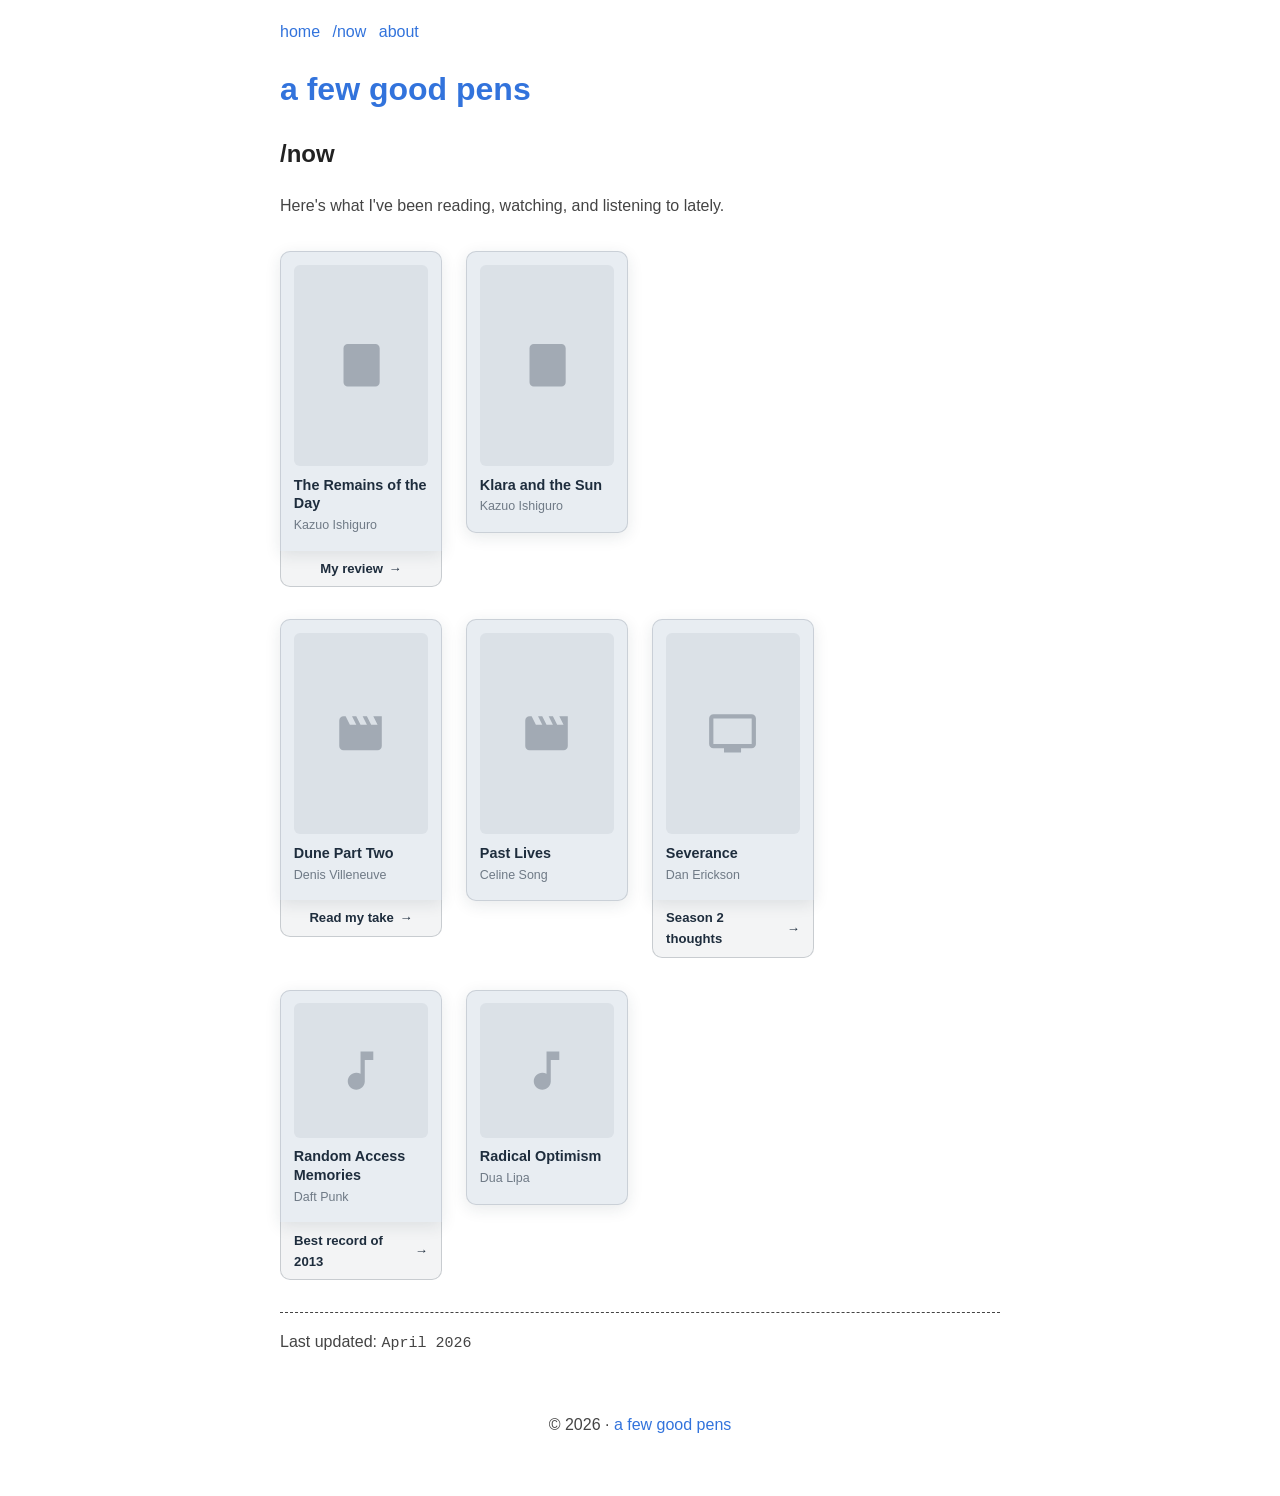
==== test.html @ 015d82c0 "v2-rebuild: fresh rewrite with local test page" ====
<!DOCTYPE html>
<html lang="en">
<head>
    <meta charset="UTF-8">
    <meta name="viewport" content="width=device-width, initial-scale=1.0">
    <title>Shelfish — local test with Bear Blog theme</title>

    <!-- exact bear blog default theme (pasted verbatim) -->
    <style>
        :root {
            --width: 720px;
            --font-main: Verdana, sans-serif;
            --font-secondary: Verdana, sans-serif;
            --font-scale: 1em;
            --background-color: #fff;
            --heading-color: #222;
            --text-color: #444;
            --link-color: #3273dc;
            --visited-color: #8b6fcb;
            --code-background-color: #f2f2f2;
            --code-color: #222;
            --blockquote-color: #222;
        }

        @media (prefers-color-scheme: dark) {
            :root {
                --background-color: #01242e;
                --heading-color: #eee;
                --text-color: #ddd;
                --link-color: #8cc2dd;
                --visited-color: #8b6fcb;
                --code-background-color: #000;
                --code-color: #ddd;
                --blockquote-color: #ccc;
            }
        }

        body {
            font-family: var(--font-secondary);
            font-size: var(--font-scale);
            margin: auto;
            padding: 20px;
            max-width: var(--width);
            text-align: left;
            background-color: var(--background-color);
            word-wrap: break-word;
            overflow-wrap: break-word;
            line-height: 1.5;
            color: var(--text-color);
        }

        h1, h2, h3, h4, h5, h6 { font-family: var(--font-main); color: var(--heading-color); }
        a { color: var(--link-color); cursor: pointer; text-decoration: none; }
        a:hover { text-decoration: underline; }
        nav a { margin-right: 8px; }
        strong, b { color: var(--heading-color); }
        button { margin: 0; cursor: pointer; }
        time { font-family: monospace; font-style: normal; font-size: 15px; }
        main { line-height: 1.6; }
        table { width: 100%; }
        hr { border: 0; border-top: 1px dashed; }
        img { max-width: 100%; }
        code { font-family: monospace; padding: 2px; background-color: var(--code-background-color); color: var(--code-color); border-radius: 3px; }
        blockquote { border-left: 1px solid #999; color: var(--blockquote-color); padding-left: 20px; font-style: italic; }
        footer { padding: 25px 0; text-align: center; }
        .title:hover { text-decoration: none; }
        .title h1 { font-size: 1.5em; }
        ul.blog-posts { list-style-type: none; padding: unset; }
        ul.blog-posts li { display: flex; }
        ul.blog-posts li span { flex: 0 0 130px; }
        ul.blog-posts li a:visited { color: var(--visited-color); }
    </style>

    <!-- shelfish (local) -->
    <link rel="stylesheet" href="shelfish.css">
</head>
<body>

<header>
    <nav><a href="/">home</a> <a href="/now">/now</a> <a href="/about">about</a></nav>
    <h1 class="title"><a href="/">a few good pens</a></h1>
</header>

<main>
    <h2>/now</h2>
    <p>Here's what I've been reading, watching, and listening to lately.</p>

    <!-- shelfish trigger list -->
    <ul>
        <li>🔢</li>
        <li>[Book] The Remains of the Day | Kazuo Ishiguro | /remains-of-the-day/ | My review</li>
        <li>[Book] Klara and the Sun | Kazuo Ishiguro | # | #</li>
        <li>[Movie] Dune Part Two | Denis Villeneuve | /dune-2-review/ | Read my take</li>
        <li>[Movie] Past Lives | Celine Song | # | #</li>
        <li>[TV] Severance | Dan Erickson | /severance-s2/ | Season 2 thoughts</li>
        <li>[Music] Random Access Memories | Daft Punk | https://www.youtube.com/watch?v=5NV6Rdv1a3I | Best record of 2013</li>
        <li>[Music] Radical Optimism | Dua Lipa | # | #</li>
    </ul>

    <hr>
    <p>Last updated: <time datetime="2026-04">April 2026</time></p>
</main>

<footer>
    <p>© 2026 · <a href="/">a few good pens</a></p>
</footer>

<script src="shelfish.js"></script>
</body>
</html>
---- shelfish.css ----
/* ============================================================
   shelfish.css
   Fixed two-tone palette. Dark mode base; light mode swapped
   via media query. No CSS variables used for color — pure hex
   with .shelfish-container prefix for specificity everywhere.
   ============================================================ */

/* -- layout ------------------------------------------------- */
.shelfish-container {
    margin: 2rem 0;
    clear: both;
}

.shelfish-container .shelfish-grid {
    display: grid;
    grid-template-columns: repeat(auto-fill, minmax(160px, 1fr));
    gap: 2.5rem 1.5rem;
    align-items: start;
    margin-bottom: 2rem;
}

/* each item = card stacked above its button */
.shelfish-container .shelfish-item {
    display: flex;
    flex-direction: column;
    gap: 0;
}

/* -- card --------------------------------------------------- */
.shelfish-container .shelfish-card {
    background: #1e2d3d !important;
    color: #e8edf2 !important;
    border-radius: 10px 10px 0 0;
    padding: 0.8rem 0.8rem 1rem;
    border: 1px solid rgba(232, 237, 242, 0.12) !important;
    border-bottom: none !important;
    box-sizing: border-box;
    display: flex;
    flex-direction: column;
    gap: 0.6rem;
    box-shadow: 0 4px 16px rgba(0, 0, 0, 0.3);
}

/* card with no link gets rounded bottom corners too */
.shelfish-container .shelfish-item:not(.shelfish-has-link) .shelfish-card {
    border-radius: 10px !important;
    border-bottom: 1px solid rgba(232, 237, 242, 0.12) !important;
}

/* -- thumbnail ---------------------------------------------- */
.shelfish-container .shelfish-thumb {
    width: 100%;
    aspect-ratio: 2/3;
    border-radius: 6px;
    position: relative;
    overflow: hidden;
    flex-shrink: 0;
    background: rgba(232, 237, 242, 0.06);
}

.shelfish-container .shelfish-is-music .shelfish-thumb {
    aspect-ratio: 1 / 1;
}

.shelfish-container .shelfish-thumb img {
    width: 100%;
    height: 100%;
    object-fit: cover;
    display: block;
    opacity: 0;
    transition: opacity 0.7s ease;
}

.shelfish-container .shelfish-thumb img.shelfish-loaded {
    opacity: 1;
}

/* placeholder shown when no artwork is found */
.shelfish-container .shelfish-placeholder {
    position: absolute;
    inset: 0;
    display: flex;
    align-items: center;
    justify-content: center;
}

.shelfish-container .shelfish-placeholder svg {
    width: 38%;
    height: 38%;
    fill: rgba(232, 237, 242, 0.3);
}

/* -- metadata ----------------------------------------------- */
.shelfish-container .shelfish-meta {
    display: flex;
    flex-direction: column;
    gap: 0.25rem;
}

.shelfish-container .shelfish-title {
    font-size: 0.9rem;
    font-weight: 700;
    line-height: 1.3;
    margin: 0;
    color: #e8edf2 !important;
}

.shelfish-container .shelfish-creator {
    font-size: 0.78rem;
    line-height: 1.4;
    color: rgba(232, 237, 242, 0.65) !important;
}

/* -- button row --------------------------------------------- */
.shelfish-container .shelfish-btn-row {
    display: flex;
}

.shelfish-container .shelfish-btn {
    /* layout */
    flex: 1;
    display: inline-flex !important;
    align-items: center !important;
    justify-content: center !important;
    gap: 0.35rem;
    padding: 0.55em 1em;
    box-sizing: border-box;

    /* shape — bottom corners round to match card */
    border-radius: 0 0 10px 10px;

    /* colours: dark mode default */
    background: rgba(232, 237, 242, 0.07) !important;
    color: #e8edf2 !important;
    border: 1px solid rgba(232, 237, 242, 0.2) !important;
    border-top: none !important;

    /* type */
    font-size: 0.82rem;
    font-weight: 600;
    text-decoration: none !important;

    /* transition — lock ALL properties so host theme can't hijack timing */
    transition: background 0.18s ease, color 0.18s ease, border-color 0.18s ease !important;
}

/* HOVER — plain hardcoded hex, no variables, no inheritance */
.shelfish-container .shelfish-btn:hover {
    background: #e8edf2 !important;
    color: #1e2d3d !important;
    border-color: #e8edf2 !important;
    text-decoration: none !important;
}

/* hidden ghost button (cards with no link) */
.shelfish-container .shelfish-btn-hidden {
    visibility: hidden !important;
    pointer-events: none !important;
    opacity: 0 !important;
}

/* arrow nudge */
.shelfish-container .shelfish-arrow {
    display: inline-block;
    transition: transform 0.25s cubic-bezier(0.175, 0.885, 0.32, 1.275) !important;
}

.shelfish-container .shelfish-btn:hover .shelfish-arrow {
    transform: translateX(4px);
}

/* -- light mode swap ---------------------------------------- */
@media (prefers-color-scheme: light) {
    .shelfish-container .shelfish-card {
        background: #e8edf2 !important;
        color: #1e2d3d !important;
        border-color: rgba(30, 45, 61, 0.15) !important;
        box-shadow: 0 4px 16px rgba(30, 45, 61, 0.1);
    }

    .shelfish-container .shelfish-item:not(.shelfish-has-link) .shelfish-card {
        border-bottom-color: rgba(30, 45, 61, 0.15) !important;
    }

    .shelfish-container .shelfish-thumb {
        background: rgba(30, 45, 61, 0.06);
    }

    .shelfish-container .shelfish-placeholder svg {
        fill: rgba(30, 45, 61, 0.3);
    }

    .shelfish-container .shelfish-title {
        color: #1e2d3d !important;
    }

    .shelfish-container .shelfish-creator {
        color: rgba(30, 45, 61, 0.6) !important;
    }

    .shelfish-container .shelfish-btn {
        background: rgba(30, 45, 61, 0.05) !important;
        color: #1e2d3d !important;
        border-color: rgba(30, 45, 61, 0.2) !important;
    }

    .shelfish-container .shelfish-btn:hover {
        background: #1e2d3d !important;
        color: #e8edf2 !important;
        border-color: #1e2d3d !important;
    }
}

/* -- responsive --------------------------------------------- */
@media (max-width: 500px) {
    .shelfish-container .shelfish-grid {
        grid-template-columns: repeat(auto-fill, minmax(130px, 1fr));
        gap: 2rem 1rem;
    }
}
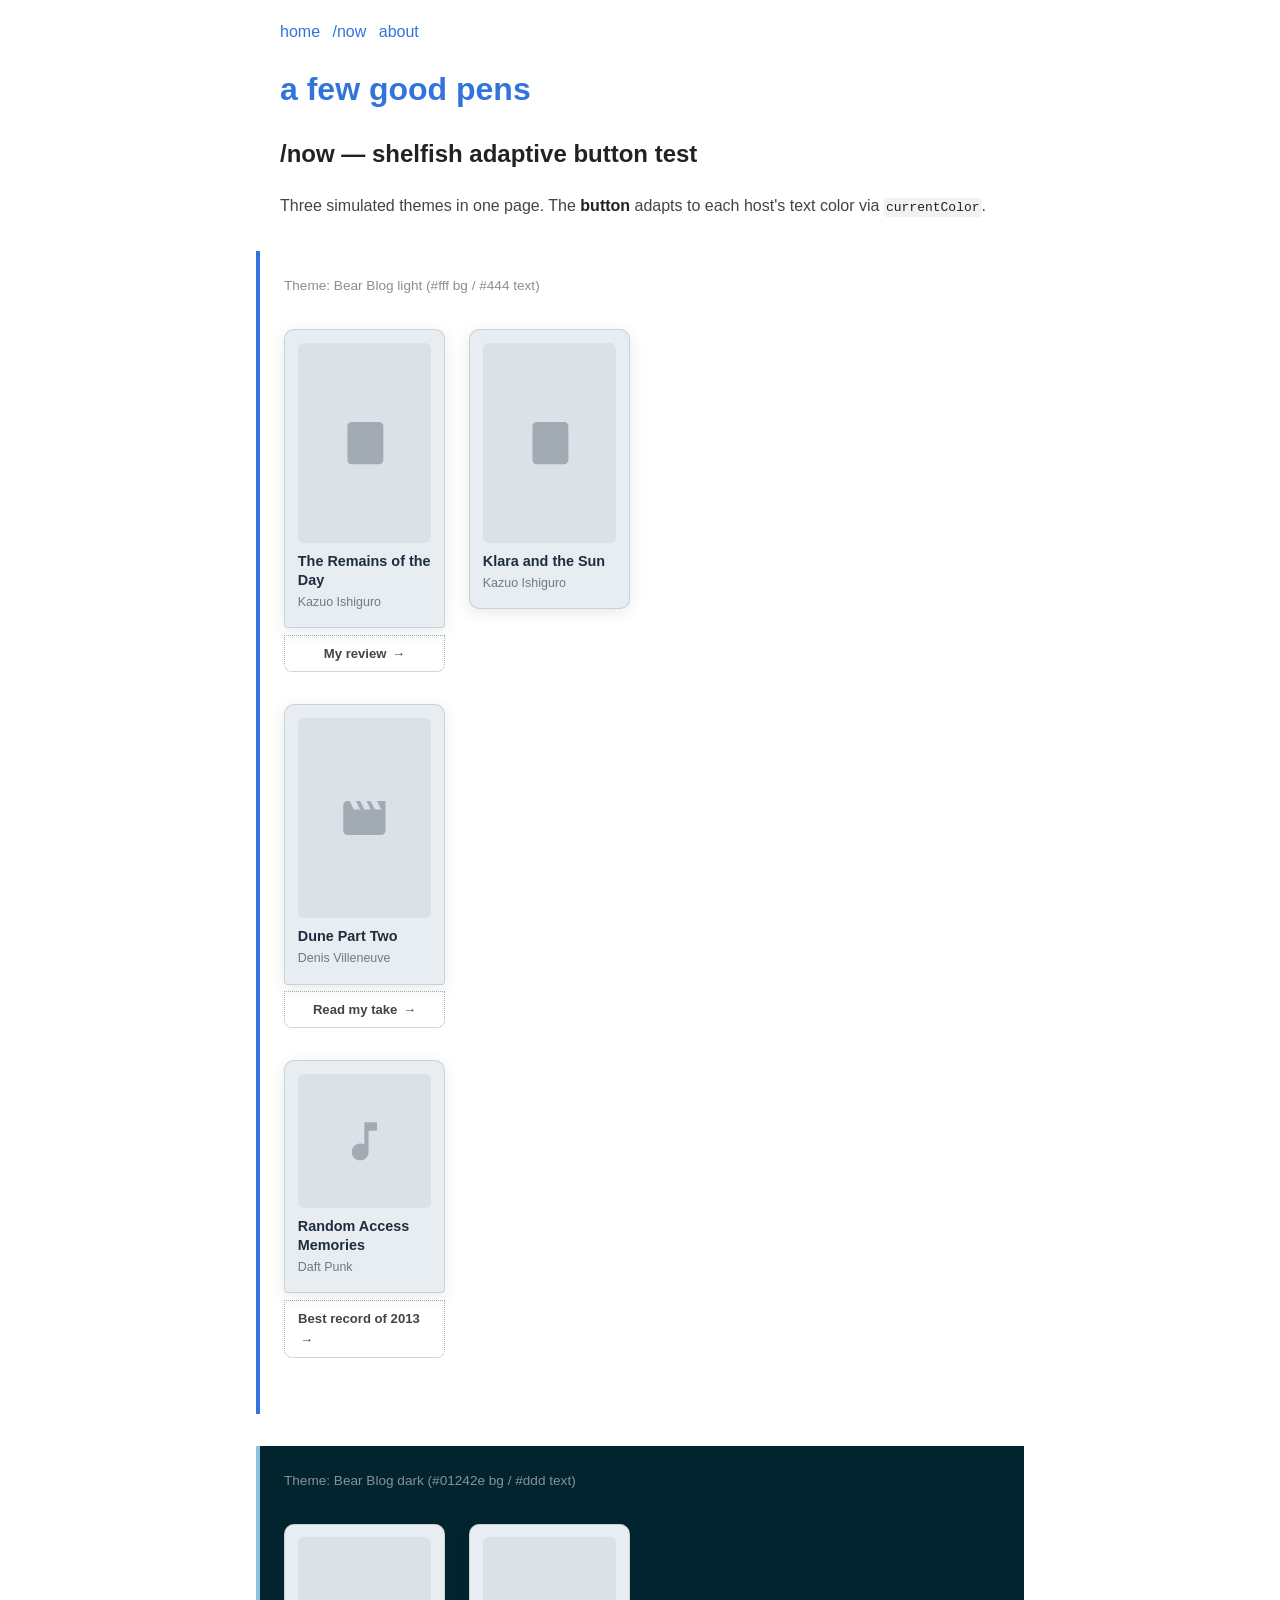
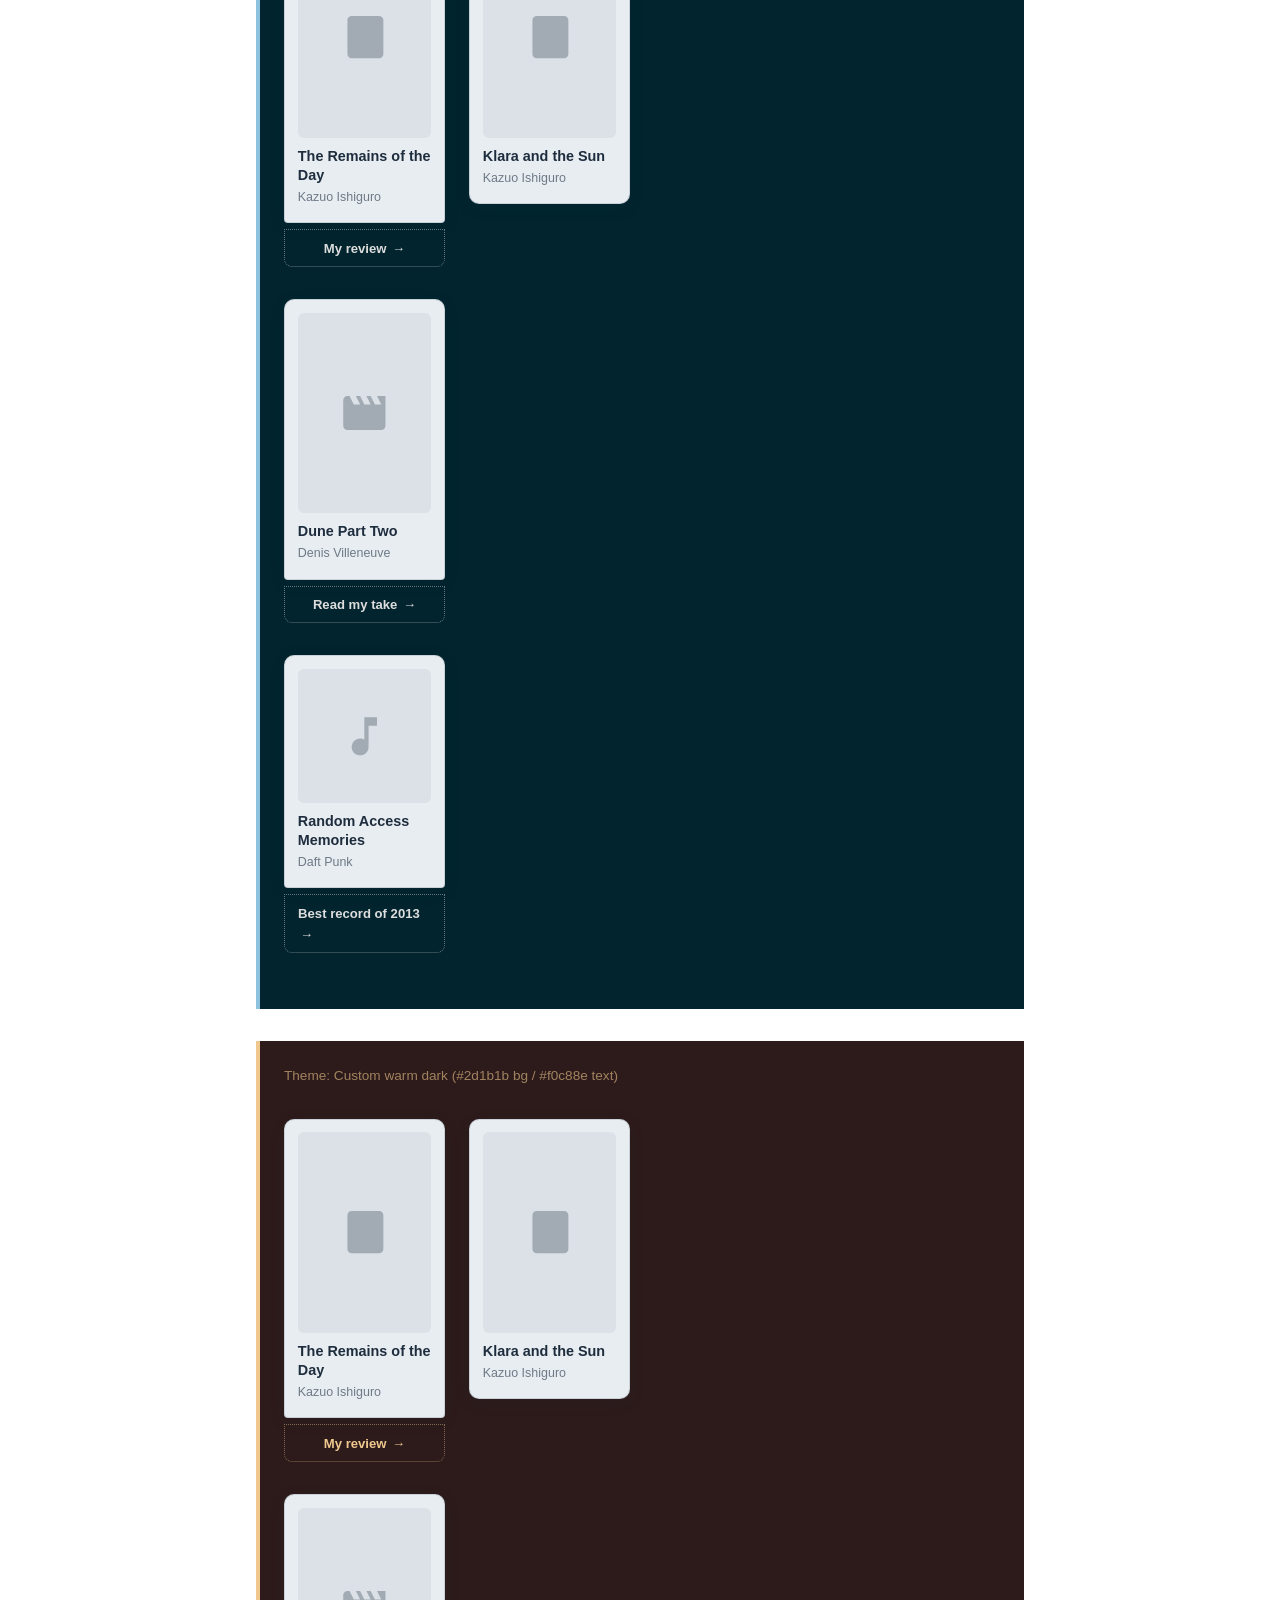
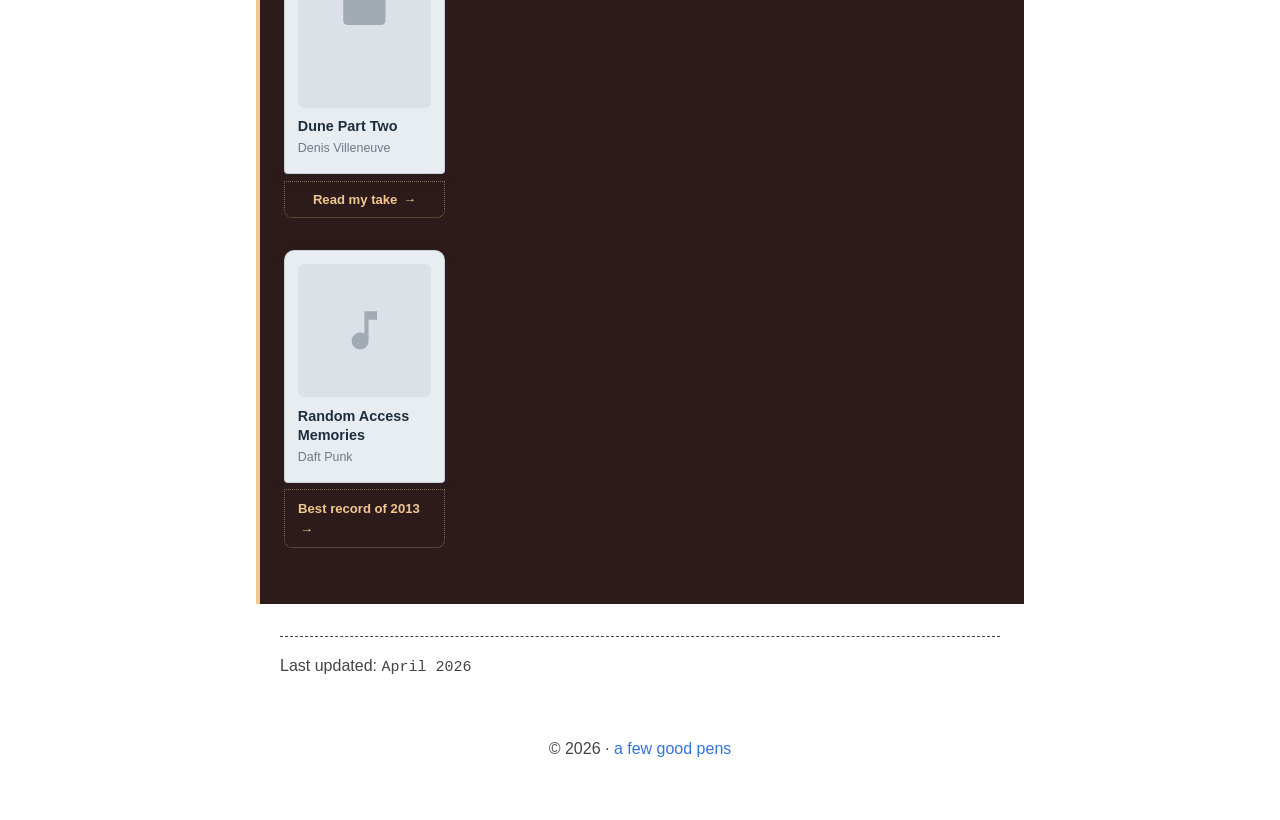
==== commit e8960eb9: "feat: adaptive button via currentColor+Canvas, @supports contrast-color() enhancement, 3-theme test " ====
--- a/test.html
+++ b/test.html
@@ -82,20 +82,44 @@
 </header>
 
 <main>
-    <h2>/now</h2>
-    <p>Here's what I've been reading, watching, and listening to lately.</p>
+    <h2>/now — shelfish adaptive button test</h2>
+    <p>Three simulated themes in one page. The <strong>button</strong> adapts to each host's text color via <code>currentColor</code>.</p>
 
-    <!-- shelfish trigger list -->
-    <ul>
-        <li>🔢</li>
-        <li>[Book] The Remains of the Day | Kazuo Ishiguro | /remains-of-the-day/ | My review</li>
-        <li>[Book] Klara and the Sun | Kazuo Ishiguro | # | #</li>
-        <li>[Movie] Dune Part Two | Denis Villeneuve | /dune-2-review/ | Read my take</li>
-        <li>[Movie] Past Lives | Celine Song | # | #</li>
-        <li>[TV] Severance | Dan Erickson | /severance-s2/ | Season 2 thoughts</li>
-        <li>[Music] Random Access Memories | Daft Punk | https://www.youtube.com/watch?v=5NV6Rdv1a3I | Best record of 2013</li>
-        <li>[Music] Radical Optimism | Dua Lipa | # | #</li>
-    </ul>
+    <!-- theme 1: bear blog light default -->
+    <div style="background:#fff; color:#444; padding:1.5rem; margin:2rem -1.5rem; border-left:4px solid #3273dc;">
+        <p style="font-size:0.85rem; opacity:0.6; margin:0 0 0.5rem;">Theme: Bear Blog light (#fff bg / #444 text)</p>
+        <ul>
+            <li>🔢</li>
+            <li>[Book] The Remains of the Day | Kazuo Ishiguro | /remains-of-the-day/ | My review</li>
+            <li>[Book] Klara and the Sun | Kazuo Ishiguro | # | #</li>
+            <li>[Movie] Dune Part Two | Denis Villeneuve | /dune-2-review/ | Read my take</li>
+            <li>[Music] Random Access Memories | Daft Punk | https://www.youtube.com/watch?v=5NV6Rdv1a3I | Best record of 2013</li>
+        </ul>
+    </div>
+
+    <!-- theme 2: bear blog dark -->
+    <div style="background:#01242e; color:#ddd; padding:1.5rem; margin:2rem -1.5rem; border-left:4px solid #8cc2dd;">
+        <p style="font-size:0.85rem; opacity:0.6; margin:0 0 0.5rem;">Theme: Bear Blog dark (#01242e bg / #ddd text)</p>
+        <ul>
+            <li>🔢</li>
+            <li>[Book] The Remains of the Day | Kazuo Ishiguro | /remains-of-the-day/ | My review</li>
+            <li>[Book] Klara and the Sun | Kazuo Ishiguro | # | #</li>
+            <li>[Movie] Dune Part Two | Denis Villeneuve | /dune-2-review/ | Read my take</li>
+            <li>[Music] Random Access Memories | Daft Punk | https://www.youtube.com/watch?v=5NV6Rdv1a3I | Best record of 2013</li>
+        </ul>
+    </div>
+
+    <!-- theme 3: custom warm dark -->
+    <div style="background:#2d1b1b; color:#f0c88e; padding:1.5rem; margin:2rem -1.5rem; border-left:4px solid #f0c88e;">
+        <p style="font-size:0.85rem; opacity:0.6; margin:0 0 0.5rem;">Theme: Custom warm dark (#2d1b1b bg / #f0c88e text)</p>
+        <ul>
+            <li>🔢</li>
+            <li>[Book] The Remains of the Day | Kazuo Ishiguro | /remains-of-the-day/ | My review</li>
+            <li>[Book] Klara and the Sun | Kazuo Ishiguro | # | #</li>
+            <li>[Movie] Dune Part Two | Denis Villeneuve | /dune-2-review/ | Read my take</li>
+            <li>[Music] Random Access Memories | Daft Punk | https://www.youtube.com/watch?v=5NV6Rdv1a3I | Best record of 2013</li>
+        </ul>
+    </div>
 
     <hr>
     <p>Last updated: <time datetime="2026-04">April 2026</time></p>
--- a/shelfish.css
+++ b/shelfish.css
@@ -1,14 +1,20 @@
 /* ============================================================
-   shelfish.css
-   Fixed two-tone palette. Dark mode base; light mode swapped
-   via media query. No CSS variables used for color — pure hex
-   with .shelfish-container prefix for specificity everywhere.
+   shelfish.css — v2 rebuild
+   
+   Card:   fixed dark navy palette (light/dark via @media)
+   Button: adaptive via currentColor + Canvas fallback,
+           enhanced with contrast-color() where supported.
+   
+   All .shelfish-container prefixed for specificity.
+   font-size fixed at 16px baseline; font-family inherits.
    ============================================================ */
 
 /* -- layout ------------------------------------------------- */
 .shelfish-container {
     margin: 2rem 0;
     clear: both;
+    font-size: 16px;
+    /* font-family intentionally unset — inherits from host theme */
 }
 
 .shelfish-container .shelfish-grid {
@@ -19,32 +25,25 @@
     margin-bottom: 2rem;
 }
 
-/* each item = card stacked above its button */
+/* item: card + button stacked with a gap */
 .shelfish-container .shelfish-item {
     display: flex;
     flex-direction: column;
-    gap: 0;
+    gap: 0.4rem;
 }
 
-/* -- card --------------------------------------------------- */
+/* -- card (fixed palette) ----------------------------------- */
 .shelfish-container .shelfish-card {
     background: #1e2d3d !important;
     color: #e8edf2 !important;
-    border-radius: 10px 10px 0 0;
+    border-radius: 10px;
     padding: 0.8rem 0.8rem 1rem;
     border: 1px solid rgba(232, 237, 242, 0.12) !important;
-    border-bottom: none !important;
     box-sizing: border-box;
     display: flex;
     flex-direction: column;
     gap: 0.6rem;
     box-shadow: 0 4px 16px rgba(0, 0, 0, 0.3);
-}
-
-/* card with no link gets rounded bottom corners too */
-.shelfish-container .shelfish-item:not(.shelfish-has-link) .shelfish-card {
-    border-radius: 10px !important;
-    border-bottom: 1px solid rgba(232, 237, 242, 0.12) !important;
 }
 
 /* -- thumbnail ---------------------------------------------- */
@@ -57,11 +56,7 @@
     flex-shrink: 0;
     background: rgba(232, 237, 242, 0.06);
 }
-
-.shelfish-container .shelfish-is-music .shelfish-thumb {
-    aspect-ratio: 1 / 1;
-}
-
+.shelfish-container .shelfish-is-music .shelfish-thumb { aspect-ratio: 1 / 1; }
 .shelfish-container .shelfish-thumb img {
     width: 100%;
     height: 100%;
@@ -70,12 +65,8 @@
     opacity: 0;
     transition: opacity 0.7s ease;
 }
+.shelfish-container .shelfish-thumb img.shelfish-loaded { opacity: 1; }
 
-.shelfish-container .shelfish-thumb img.shelfish-loaded {
-    opacity: 1;
-}
-
-/* placeholder shown when no artwork is found */
 .shelfish-container .shelfish-placeholder {
     position: absolute;
     inset: 0;
@@ -83,7 +74,6 @@
     align-items: center;
     justify-content: center;
 }
-
 .shelfish-container .shelfish-placeholder svg {
     width: 38%;
     height: 38%;
@@ -91,12 +81,7 @@
 }
 
 /* -- metadata ----------------------------------------------- */
-.shelfish-container .shelfish-meta {
-    display: flex;
-    flex-direction: column;
-    gap: 0.25rem;
-}
-
+.shelfish-container .shelfish-meta { display: flex; flex-direction: column; gap: 0.25rem; }
 .shelfish-container .shelfish-title {
     font-size: 0.9rem;
     font-weight: 700;
@@ -104,72 +89,76 @@
     margin: 0;
     color: #e8edf2 !important;
 }
-
 .shelfish-container .shelfish-creator {
     font-size: 0.78rem;
     line-height: 1.4;
     color: rgba(232, 237, 242, 0.65) !important;
 }
 
-/* -- button row --------------------------------------------- */
-.shelfish-container .shelfish-btn-row {
-    display: flex;
-}
+/* -- button ------------------------------------------------- */
+.shelfish-container .shelfish-btn-row { display: flex; }
 
 .shelfish-container .shelfish-btn {
-    /* layout */
     flex: 1;
     display: inline-flex !important;
     align-items: center !important;
     justify-content: center !important;
-    gap: 0.35rem;
     padding: 0.55em 1em;
     box-sizing: border-box;
 
-    /* shape — bottom corners round to match card */
-    border-radius: 0 0 10px 10px;
+    /* flat top, rounded bottom — sits below the card gap */
+    border-radius: 0 0 8px 8px;
 
-    /* colours: dark mode default */
-    background: rgba(232, 237, 242, 0.07) !important;
-    color: #e8edf2 !important;
-    border: 1px solid rgba(232, 237, 242, 0.2) !important;
-    border-top: none !important;
+    /* BASE adaptive colours: use host text color as accent */
+    background: transparent !important;
+    color: currentColor !important;
+    border: 1.5px dotted color-mix(in srgb, currentColor 45%, transparent) !important;
 
-    /* type */
     font-size: 0.82rem;
     font-weight: 600;
     text-decoration: none !important;
-
-    /* transition — lock ALL properties so host theme can't hijack timing */
     transition: background 0.18s ease, color 0.18s ease, border-color 0.18s ease !important;
 }
 
-/* HOVER — plain hardcoded hex, no variables, no inheritance */
+/* BASE hover: fill with currentColor, text goes to OS bg (Canvas) */
 .shelfish-container .shelfish-btn:hover {
-    background: #e8edf2 !important;
-    color: #1e2d3d !important;
-    border-color: #e8edf2 !important;
+    background: currentColor !important;
+    color: Canvas !important;
+    border-color: currentColor !important;
     text-decoration: none !important;
 }
 
-/* hidden ghost button (cards with no link) */
+/* ENHANCEMENT: true mathematical contrast when contrast-color() is supported */
+@supports (color: contrast-color(red)) {
+    .shelfish-container .shelfish-btn:hover {
+        color: contrast-color(currentColor) !important;
+    }
+}
+
+/* button text inner span — keeps label+arrow as one inline unit */
+.shelfish-container .shelfish-btn-text {
+    display: inline;
+}
+
+/* ghost button for cards with no link */
 .shelfish-container .shelfish-btn-hidden {
     visibility: hidden !important;
     pointer-events: none !important;
     opacity: 0 !important;
 }
 
-/* arrow nudge */
+/* arrow sits immediately after the last letter */
 .shelfish-container .shelfish-arrow {
     display: inline-block;
+    margin-left: 0.15em;
     transition: transform 0.25s cubic-bezier(0.175, 0.885, 0.32, 1.275) !important;
 }
+.shelfish-container .shelfish-btn:hover .shelfish-arrow { transform: translateX(4px); }
 
-.shelfish-container .shelfish-btn:hover .shelfish-arrow {
-    transform: translateX(4px);
-}
+/* flatten card radius where card+button are visually connected */
+.shelfish-container .shelfish-has-link .shelfish-card { border-bottom-left-radius: 4px; border-bottom-right-radius: 4px; }
 
-/* -- light mode swap ---------------------------------------- */
+/* -- light mode card swap ----------------------------------- */
 @media (prefers-color-scheme: light) {
     .shelfish-container .shelfish-card {
         background: #e8edf2 !important;
@@ -177,38 +166,10 @@
         border-color: rgba(30, 45, 61, 0.15) !important;
         box-shadow: 0 4px 16px rgba(30, 45, 61, 0.1);
     }
-
-    .shelfish-container .shelfish-item:not(.shelfish-has-link) .shelfish-card {
-        border-bottom-color: rgba(30, 45, 61, 0.15) !important;
-    }
-
-    .shelfish-container .shelfish-thumb {
-        background: rgba(30, 45, 61, 0.06);
-    }
-
-    .shelfish-container .shelfish-placeholder svg {
-        fill: rgba(30, 45, 61, 0.3);
-    }
-
-    .shelfish-container .shelfish-title {
-        color: #1e2d3d !important;
-    }
-
-    .shelfish-container .shelfish-creator {
-        color: rgba(30, 45, 61, 0.6) !important;
-    }
-
-    .shelfish-container .shelfish-btn {
-        background: rgba(30, 45, 61, 0.05) !important;
-        color: #1e2d3d !important;
-        border-color: rgba(30, 45, 61, 0.2) !important;
-    }
-
-    .shelfish-container .shelfish-btn:hover {
-        background: #1e2d3d !important;
-        color: #e8edf2 !important;
-        border-color: #1e2d3d !important;
-    }
+    .shelfish-container .shelfish-thumb { background: rgba(30, 45, 61, 0.06); }
+    .shelfish-container .shelfish-placeholder svg { fill: rgba(30, 45, 61, 0.3); }
+    .shelfish-container .shelfish-title { color: #1e2d3d !important; }
+    .shelfish-container .shelfish-creator { color: rgba(30, 45, 61, 0.6) !important; }
 }
 
 /* -- responsive --------------------------------------------- */
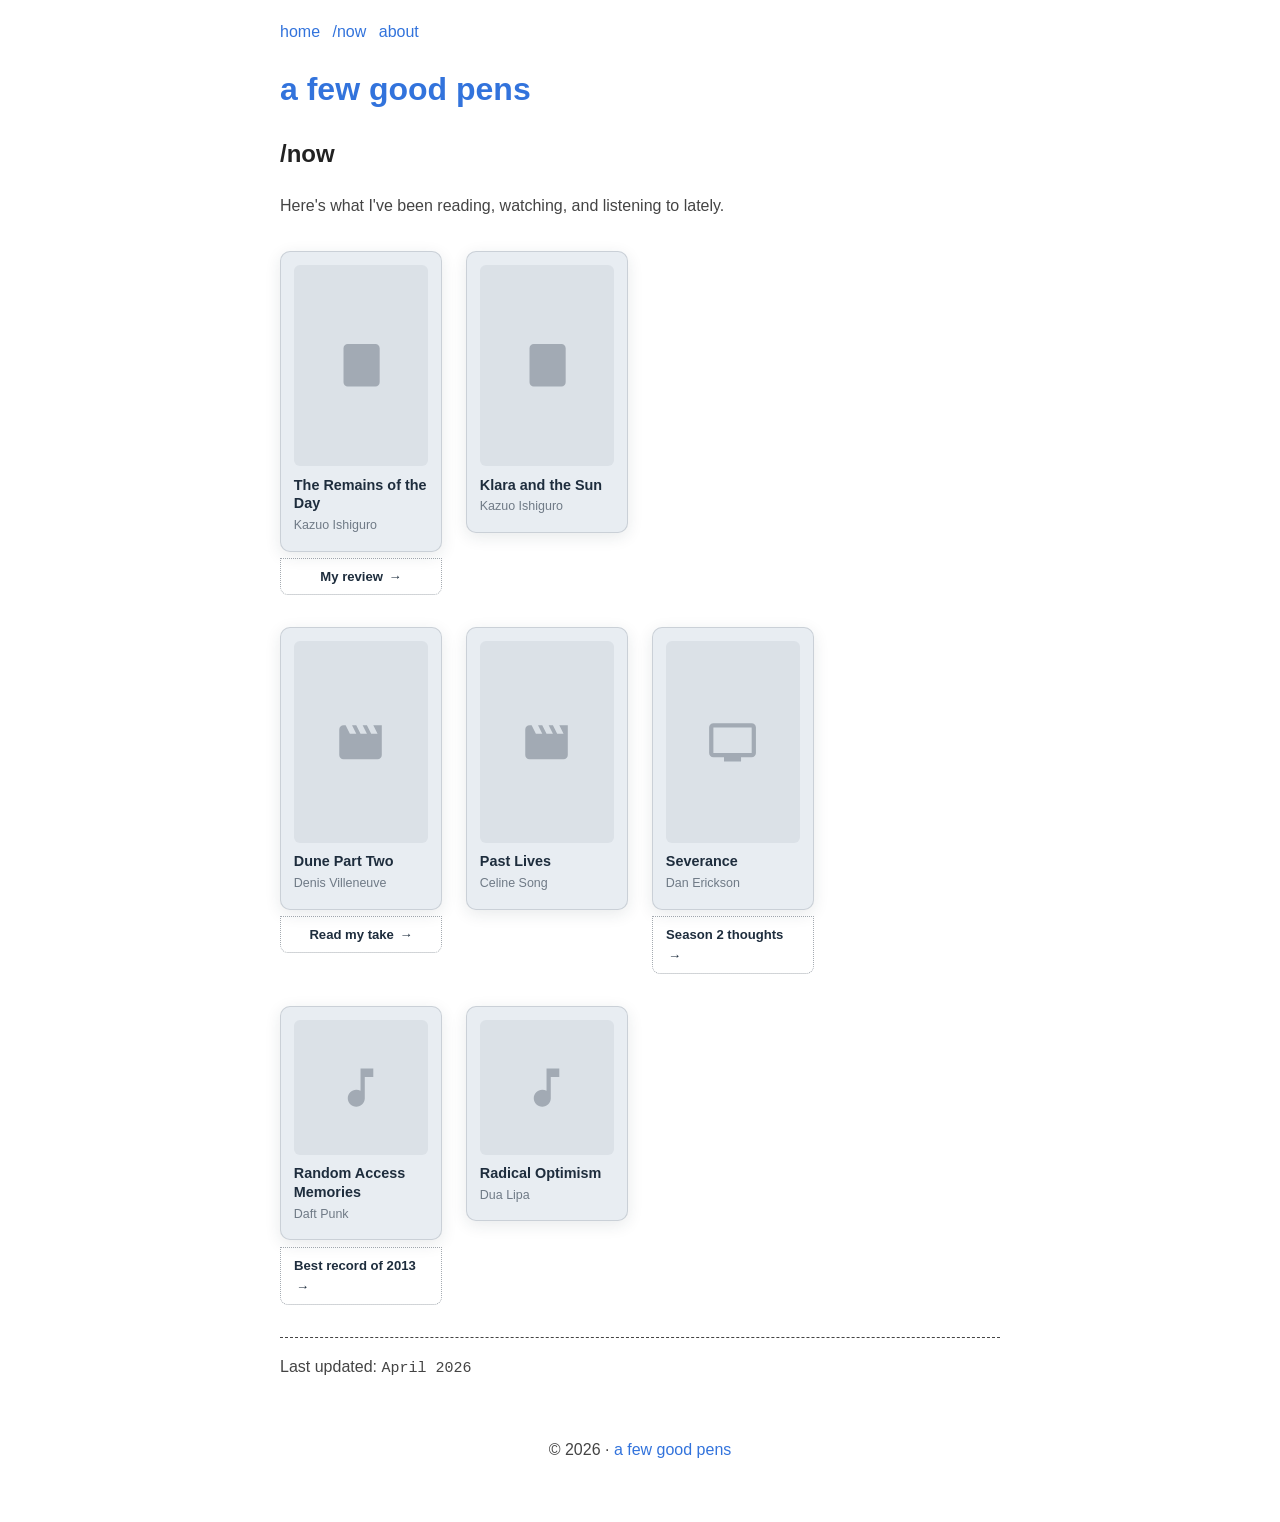
==== commit 24acb766: "revert: hardcoded navy/white, clean README, clean test page" ====
--- a/test.html
+++ b/test.html
@@ -82,44 +82,19 @@
 </header>
 
 <main>
-    <h2>/now — shelfish adaptive button test</h2>
-    <p>Three simulated themes in one page. The <strong>button</strong> adapts to each host's text color via <code>currentColor</code>.</p>
+    <h2>/now</h2>
+    <p>Here's what I've been reading, watching, and listening to lately.</p>
 
-    <!-- theme 1: bear blog light default -->
-    <div style="background:#fff; color:#444; padding:1.5rem; margin:2rem -1.5rem; border-left:4px solid #3273dc;">
-        <p style="font-size:0.85rem; opacity:0.6; margin:0 0 0.5rem;">Theme: Bear Blog light (#fff bg / #444 text)</p>
-        <ul>
-            <li>🔢</li>
-            <li>[Book] The Remains of the Day | Kazuo Ishiguro | /remains-of-the-day/ | My review</li>
-            <li>[Book] Klara and the Sun | Kazuo Ishiguro | # | #</li>
-            <li>[Movie] Dune Part Two | Denis Villeneuve | /dune-2-review/ | Read my take</li>
-            <li>[Music] Random Access Memories | Daft Punk | https://www.youtube.com/watch?v=5NV6Rdv1a3I | Best record of 2013</li>
-        </ul>
-    </div>
-
-    <!-- theme 2: bear blog dark -->
-    <div style="background:#01242e; color:#ddd; padding:1.5rem; margin:2rem -1.5rem; border-left:4px solid #8cc2dd;">
-        <p style="font-size:0.85rem; opacity:0.6; margin:0 0 0.5rem;">Theme: Bear Blog dark (#01242e bg / #ddd text)</p>
-        <ul>
-            <li>🔢</li>
-            <li>[Book] The Remains of the Day | Kazuo Ishiguro | /remains-of-the-day/ | My review</li>
-            <li>[Book] Klara and the Sun | Kazuo Ishiguro | # | #</li>
-            <li>[Movie] Dune Part Two | Denis Villeneuve | /dune-2-review/ | Read my take</li>
-            <li>[Music] Random Access Memories | Daft Punk | https://www.youtube.com/watch?v=5NV6Rdv1a3I | Best record of 2013</li>
-        </ul>
-    </div>
-
-    <!-- theme 3: custom warm dark -->
-    <div style="background:#2d1b1b; color:#f0c88e; padding:1.5rem; margin:2rem -1.5rem; border-left:4px solid #f0c88e;">
-        <p style="font-size:0.85rem; opacity:0.6; margin:0 0 0.5rem;">Theme: Custom warm dark (#2d1b1b bg / #f0c88e text)</p>
-        <ul>
-            <li>🔢</li>
-            <li>[Book] The Remains of the Day | Kazuo Ishiguro | /remains-of-the-day/ | My review</li>
-            <li>[Book] Klara and the Sun | Kazuo Ishiguro | # | #</li>
-            <li>[Movie] Dune Part Two | Denis Villeneuve | /dune-2-review/ | Read my take</li>
-            <li>[Music] Random Access Memories | Daft Punk | https://www.youtube.com/watch?v=5NV6Rdv1a3I | Best record of 2013</li>
-        </ul>
-    </div>
+    <ul>
+        <li>🔢</li>
+        <li>[Book] The Remains of the Day | Kazuo Ishiguro | /remains-of-the-day/ | My review</li>
+        <li>[Book] Klara and the Sun | Kazuo Ishiguro | # | #</li>
+        <li>[Movie] Dune Part Two | Denis Villeneuve | /dune-2-review/ | Read my take</li>
+        <li>[Movie] Past Lives | Celine Song | # | #</li>
+        <li>[TV] Severance | Dan Erickson | /severance-s2/ | Season 2 thoughts</li>
+        <li>[Music] Random Access Memories | Daft Punk | https://www.youtube.com/watch?v=5NV6Rdv1a3I | Best record of 2013</li>
+        <li>[Music] Radical Optimism | Dua Lipa | # | #</li>
+    </ul>
 
     <hr>
     <p>Last updated: <time datetime="2026-04">April 2026</time></p>
--- a/shelfish.css
+++ b/shelfish.css
@@ -1,20 +1,16 @@
 /* ============================================================
-   shelfish.css — v2 rebuild
-   
-   Card:   fixed dark navy palette (light/dark via @media)
-   Button: adaptive via currentColor + Canvas fallback,
-           enhanced with contrast-color() where supported.
-   
-   All .shelfish-container prefixed for specificity.
-   font-size fixed at 16px baseline; font-family inherits.
+   shelfish.css
+   Dark navy / off-white palette. Dark mode default.
+   Light mode swapped via @media (prefers-color-scheme: light).
+   All colours hardcoded — no CSS variable chains.
    ============================================================ */
 
 /* -- layout ------------------------------------------------- */
 .shelfish-container {
     margin: 2rem 0;
     clear: both;
-    font-size: 16px;
-    /* font-family intentionally unset — inherits from host theme */
+    font-size: 16px; /* fixed baseline — does not inherit host font size */
+    /* font-family is intentionally unset so it inherits from the host theme */
 }
 
 .shelfish-container .shelfish-grid {
@@ -25,14 +21,13 @@
     margin-bottom: 2rem;
 }
 
-/* item: card + button stacked with a gap */
 .shelfish-container .shelfish-item {
     display: flex;
     flex-direction: column;
     gap: 0.4rem;
 }
 
-/* -- card (fixed palette) ----------------------------------- */
+/* -- card --------------------------------------------------- */
 .shelfish-container .shelfish-card {
     background: #1e2d3d !important;
     color: #e8edf2 !important;
@@ -105,49 +100,29 @@
     justify-content: center !important;
     padding: 0.55em 1em;
     box-sizing: border-box;
-
-    /* flat top, rounded bottom — sits below the card gap */
     border-radius: 0 0 8px 8px;
-
-    /* BASE adaptive colours: use host text color as accent */
     background: transparent !important;
-    color: currentColor !important;
-    border: 1.5px dotted color-mix(in srgb, currentColor 45%, transparent) !important;
-
+    color: #e8edf2 !important;
+    border: 1.5px dotted rgba(232, 237, 242, 0.45) !important;
     font-size: 0.82rem;
     font-weight: 600;
     text-decoration: none !important;
     transition: background 0.18s ease, color 0.18s ease, border-color 0.18s ease !important;
 }
 
-/* BASE hover: fill with currentColor, text goes to OS bg (Canvas) */
 .shelfish-container .shelfish-btn:hover {
-    background: currentColor !important;
-    color: Canvas !important;
-    border-color: currentColor !important;
+    background: #e8edf2 !important;
+    color: #1e2d3d !important;
+    border-color: #e8edf2 !important;
     text-decoration: none !important;
 }
 
-/* ENHANCEMENT: true mathematical contrast when contrast-color() is supported */
-@supports (color: contrast-color(red)) {
-    .shelfish-container .shelfish-btn:hover {
-        color: contrast-color(currentColor) !important;
-    }
-}
-
-/* button text inner span — keeps label+arrow as one inline unit */
-.shelfish-container .shelfish-btn-text {
-    display: inline;
-}
-
-/* ghost button for cards with no link */
 .shelfish-container .shelfish-btn-hidden {
     visibility: hidden !important;
     pointer-events: none !important;
     opacity: 0 !important;
 }
 
-/* arrow sits immediately after the last letter */
 .shelfish-container .shelfish-arrow {
     display: inline-block;
     margin-left: 0.15em;
@@ -155,10 +130,7 @@
 }
 .shelfish-container .shelfish-btn:hover .shelfish-arrow { transform: translateX(4px); }
 
-/* flatten card radius where card+button are visually connected */
-.shelfish-container .shelfish-has-link .shelfish-card { border-bottom-left-radius: 4px; border-bottom-right-radius: 4px; }
-
-/* -- light mode card swap ----------------------------------- */
+/* -- light mode --------------------------------------------- */
 @media (prefers-color-scheme: light) {
     .shelfish-container .shelfish-card {
         background: #e8edf2 !important;
@@ -170,6 +142,15 @@
     .shelfish-container .shelfish-placeholder svg { fill: rgba(30, 45, 61, 0.3); }
     .shelfish-container .shelfish-title { color: #1e2d3d !important; }
     .shelfish-container .shelfish-creator { color: rgba(30, 45, 61, 0.6) !important; }
+    .shelfish-container .shelfish-btn {
+        color: #1e2d3d !important;
+        border-color: rgba(30, 45, 61, 0.4) !important;
+    }
+    .shelfish-container .shelfish-btn:hover {
+        background: #1e2d3d !important;
+        color: #e8edf2 !important;
+        border-color: #1e2d3d !important;
+    }
 }
 
 /* -- responsive --------------------------------------------- */
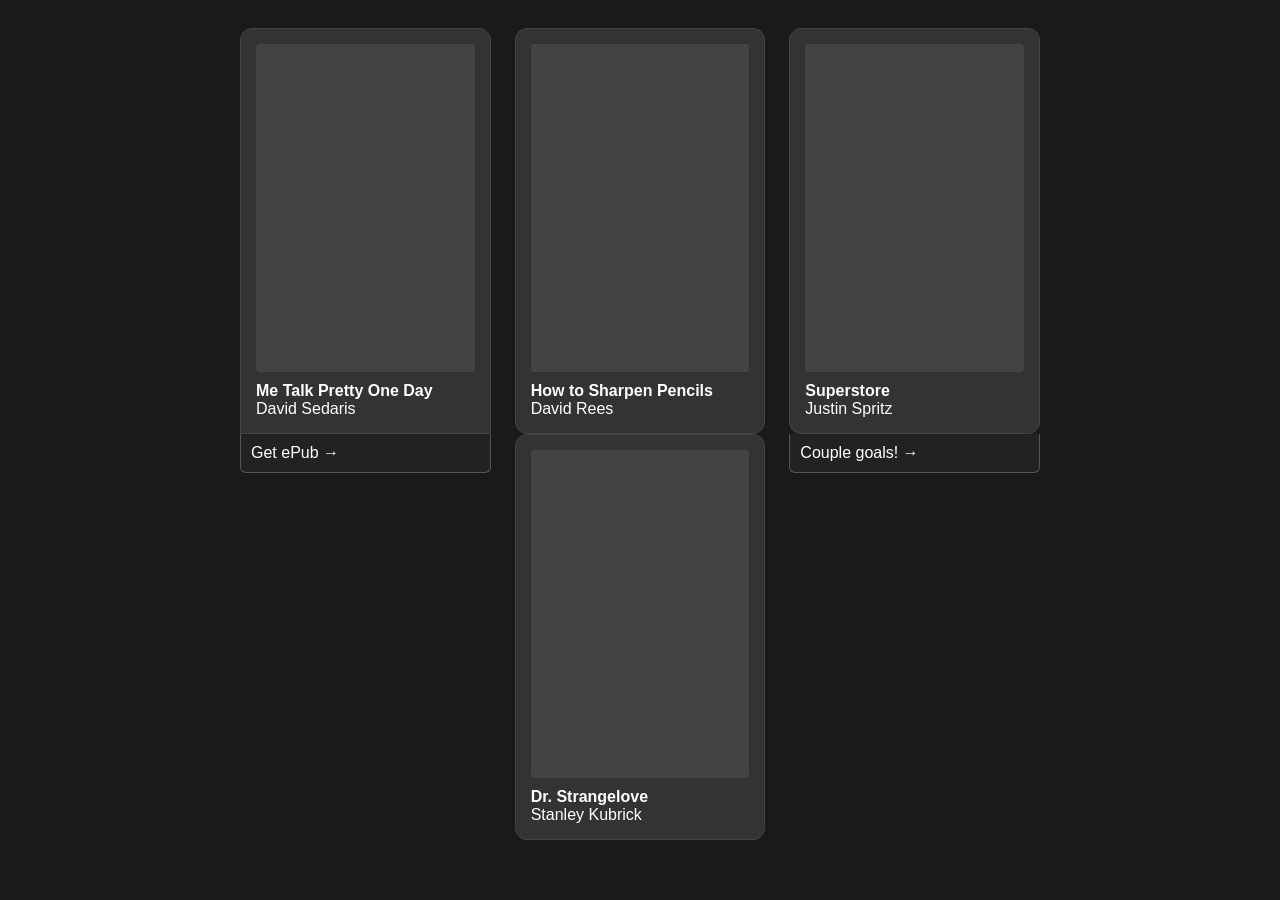
==== commit d47efe80: "final: implement true ordered masonry using spanning grid technique" ====
--- a/test.html
+++ b/test.html
@@ -1,109 +1,83 @@
 <!DOCTYPE html>
-<html lang="en">
+<html>
 <head>
-    <meta charset="UTF-8">
-    <meta name="viewport" content="width=device-width, initial-scale=1.0">
-    <title>Shelfish — local test with Bear Blog theme</title>
+    <style>
+        body { background: #1a1a1a; color: white; font-family: sans-serif; padding: 20px; }
+        .shelfish-container { max-width: 800px; margin: 0 auto; }
+        .shelfish-grid { 
+            display: grid; 
+            grid-template-columns: repeat(3, 1fr); 
+            gap: 0 1.5rem; /* Only horizontal gap, vertical is handled by row spans */
+            grid-auto-rows: 1px; 
+            align-items: start;
+        }
+        .shelfish-item-wrapper {
+            grid-row-end: span var(--card-rows, 200);
+            margin-bottom: 1.5rem; /* This is the uniform vertical displacement */
+        }
+        .shelfish-card {
+            background: #333;
+            border-radius: 12px;
+            padding: 15px;
+            border: 1px solid #444;
+        }
+        .thumb { background: #444; width: 100%; aspect-ratio: 2/3; border-radius: 4px; margin-bottom: 10px; }
+        .btn { 
+            background: #222; border: 1px solid #555; padding: 10px; border-radius: 6px; 
+            margin-top: 0; /* Button sits right below card content */
+            border-top: none; border-top-left-radius: 0; border-top-right-radius: 0;
+        }
+        .card-inner { border-bottom-left-radius: 0; border-bottom-right-radius: 0; }
+    </style>
+</head>
+<body>
+    <div class="shelfish-container">
+        <div class="shelfish-grid" id="grid">
+            <!-- Mock items -->
+            <div class="shelfish-item-wrapper" id="item1">
+                <div class="shelfish-card card-inner">
+                    <div class="thumb"></div>
+                    <strong>Me Talk Pretty One Day</strong><br>David Sedaris
+                </div>
+                <div class="btn">Get ePub →</div>
+            </div>
+            
+            <div class="shelfish-item-wrapper" id="item2">
+                <div class="shelfish-card">
+                    <div class="thumb"></div>
+                    <strong>How to Sharpen Pencils</strong><br>David Rees
+                </div>
+            </div>
 
-    <!-- exact bear blog default theme (pasted verbatim) -->
-    <style>
-        :root {
-            --width: 720px;
-            --font-main: Verdana, sans-serif;
-            --font-secondary: Verdana, sans-serif;
-            --font-scale: 1em;
-            --background-color: #fff;
-            --heading-color: #222;
-            --text-color: #444;
-            --link-color: #3273dc;
-            --visited-color: #8b6fcb;
-            --code-background-color: #f2f2f2;
-            --code-color: #222;
-            --blockquote-color: #222;
-        }
+            <div class="shelfish-item-wrapper" id="item3">
+                <div class="shelfish-card">
+                    <div class="thumb"></div>
+                    <strong>Superstore</strong><br>Justin Spritz
+                </div>
+                <div class="btn">Couple goals! →</div>
+            </div>
 
-        @media (prefers-color-scheme: dark) {
-            :root {
-                --background-color: #01242e;
-                --heading-color: #eee;
-                --text-color: #ddd;
-                --link-color: #8cc2dd;
-                --visited-color: #8b6fcb;
-                --code-background-color: #000;
-                --code-color: #ddd;
-                --blockquote-color: #ccc;
+            <div class="shelfish-item-wrapper" id="item4">
+                <div class="shelfish-card">
+                    <div class="thumb"></div>
+                    <strong>Dr. Strangelove</strong><br>Stanley Kubrick
+                </div>
+            </div>
+        </div>
+    </div>
+
+    <script>
+        function resizeGridItems() {
+            const grid = document.getElementById('grid');
+            const items = document.getElementsByClassName('shelfish-item-wrapper');
+            for (let item of items) {
+                const height = item.getBoundingClientRect().height;
+                const rowSpan = Math.ceil(height);
+                item.style.gridRowEnd = `span ${rowSpan}`;
             }
         }
-
-        body {
-            font-family: var(--font-secondary);
-            font-size: var(--font-scale);
-            margin: auto;
-            padding: 20px;
-            max-width: var(--width);
-            text-align: left;
-            background-color: var(--background-color);
-            word-wrap: break-word;
-            overflow-wrap: break-word;
-            line-height: 1.5;
-            color: var(--text-color);
-        }
-
-        h1, h2, h3, h4, h5, h6 { font-family: var(--font-main); color: var(--heading-color); }
-        a { color: var(--link-color); cursor: pointer; text-decoration: none; }
-        a:hover { text-decoration: underline; }
-        nav a { margin-right: 8px; }
-        strong, b { color: var(--heading-color); }
-        button { margin: 0; cursor: pointer; }
-        time { font-family: monospace; font-style: normal; font-size: 15px; }
-        main { line-height: 1.6; }
-        table { width: 100%; }
-        hr { border: 0; border-top: 1px dashed; }
-        img { max-width: 100%; }
-        code { font-family: monospace; padding: 2px; background-color: var(--code-background-color); color: var(--code-color); border-radius: 3px; }
-        blockquote { border-left: 1px solid #999; color: var(--blockquote-color); padding-left: 20px; font-style: italic; }
-        footer { padding: 25px 0; text-align: center; }
-        .title:hover { text-decoration: none; }
-        .title h1 { font-size: 1.5em; }
-        ul.blog-posts { list-style-type: none; padding: unset; }
-        ul.blog-posts li { display: flex; }
-        ul.blog-posts li span { flex: 0 0 130px; }
-        ul.blog-posts li a:visited { color: var(--visited-color); }
-    </style>
-
-    <!-- shelfish (local) -->
-    <link rel="stylesheet" href="shelfish.css">
-</head>
-<body>
-
-<header>
-    <nav><a href="/">home</a> <a href="/now">/now</a> <a href="/about">about</a></nav>
-    <h1 class="title"><a href="/">a few good pens</a></h1>
-</header>
-
-<main>
-    <h2>/now</h2>
-    <p>Here's what I've been reading, watching, and listening to lately.</p>
-
-    <ul>
-        <li>🔢</li>
-        <li>[Book] The Remains of the Day | Kazuo Ishiguro | /remains-of-the-day/ | My review</li>
-        <li>[Book] Klara and the Sun | Kazuo Ishiguro | # | #</li>
-        <li>[Movie] Dune Part Two | Denis Villeneuve | /dune-2-review/ | Read my take</li>
-        <li>[Movie] Past Lives | Celine Song | # | #</li>
-        <li>[TV] Severance | Dan Erickson | /severance-s2/ | Season 2 thoughts</li>
-        <li>[Music] Random Access Memories | Daft Punk | https://www.youtube.com/watch?v=5NV6Rdv1a3I | Best record of 2013</li>
-        <li>[Music] Radical Optimism | Dua Lipa | # | #</li>
-    </ul>
-
-    <hr>
-    <p>Last updated: <time datetime="2026-04">April 2026</time></p>
-</main>
-
-<footer>
-    <p>© 2026 · <a href="/">a few good pens</a></p>
-</footer>
-
-<script src="shelfish.js"></script>
+        window.onload = resizeGridItems;
+        window.onresize = resizeGridItems;
+    </script>
 </body>
 </html>
